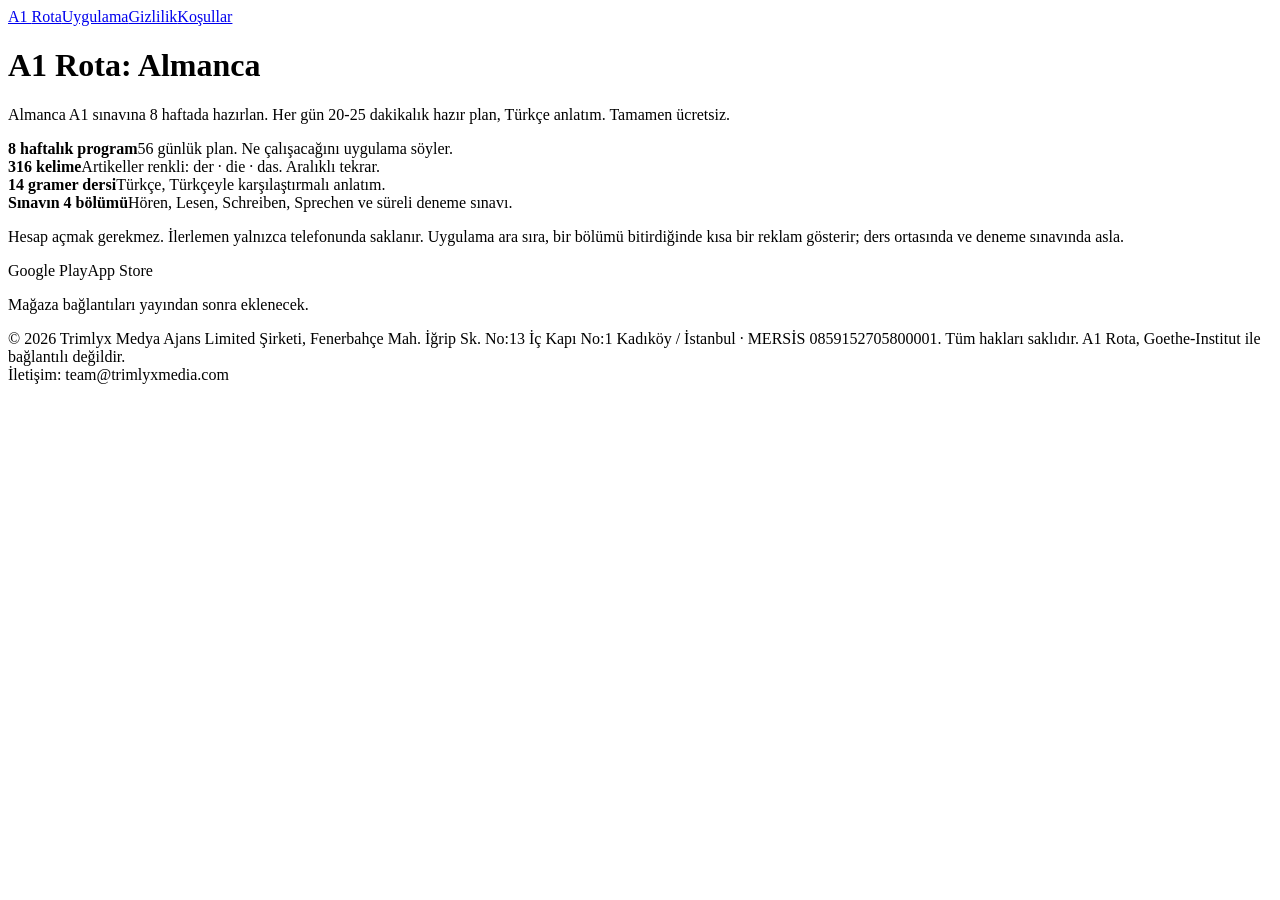
==== index.html @ 6bf8fbef "Create index.html" ====
<!doctype html>
<html lang="tr">
<head>
<meta charset="utf-8">
<meta name="viewport" content="width=device-width, initial-scale=1, viewport-fit=cover">
<link rel="preconnect" href="https://fonts.googleapis.com"><link rel="preconnect" href="https://fonts.gstatic.com" crossorigin>
<link rel="stylesheet" href="https://fonts.googleapis.com/css2?family=Bricolage+Grotesque:opsz,wght@12..96,700;12..96,800&family=Source+Sans+3:wght@400;600;700&display=swap">
<link rel="stylesheet" href="style.css">
<link rel="icon" href="favicon.png">
<title>A1 Rota: Almanca</title>
<meta name="description" content="Goethe A1 sınavına 8 haftada hazırlan. Tamamen ücretsiz Almanca çalışma programı.">
</head>
<body><div class="wrap">
<nav><a class="brand" href="index.html">A1 <span>Rota</span></a><a href="index.html" aria-current=page>Uygulama</a><a href="gizlilik.html" >Gizlilik</a><a href="kosullar.html" >Koşullar</a></nav>
<h1>A1 Rota: Almanca</h1>
<p class="lead">Almanca A1 sınavına 8 haftada hazırlan. Her gün 20-25 dakikalık hazır plan, Türkçe anlatım. Tamamen ücretsiz.</p>
<div class="grid">
  <div><b>8 haftalık program</b><span>56 günlük plan. Ne çalışacağını uygulama söyler.</span></div>
  <div><b>316 kelime</b><span>Artikeller renkli: <span class="art der">der</span> · <span class="art die">die</span> · <span class="art das">das</span>. Aralıklı tekrar.</span></div>
  <div><b>14 gramer dersi</b><span>Türkçe, Türkçeyle karşılaştırmalı anlatım.</span></div>
  <div><b>Sınavın 4 bölümü</b><span>Hören, Lesen, Schreiben, Sprechen ve süreli deneme sınavı.</span></div>
</div>
<p class="note">Hesap açmak gerekmez. İlerlemen yalnızca telefonunda saklanır. Uygulama ara sıra, bir bölümü bitirdiğinde kısa bir reklam gösterir; ders ortasında ve deneme sınavında asla.</p>
<div class="stores"><span>Google Play</span><span>App Store</span></div>
<p class="meta">Mağaza bağlantıları yayından sonra eklenecek.</p>
<footer>© 2026 Trimlyx Medya Ajans Limited Şirketi, Fenerbahçe Mah. İğrip Sk. No:13 İç Kapı No:1 Kadıköy / İstanbul · MERSİS 0859152705800001. Tüm hakları saklıdır. A1 Rota, Goethe-Institut ile bağlantılı değildir.<br>İletişim: <span>team@trimlyxmedia.com</span></footer>
</div>
</body>
</html>
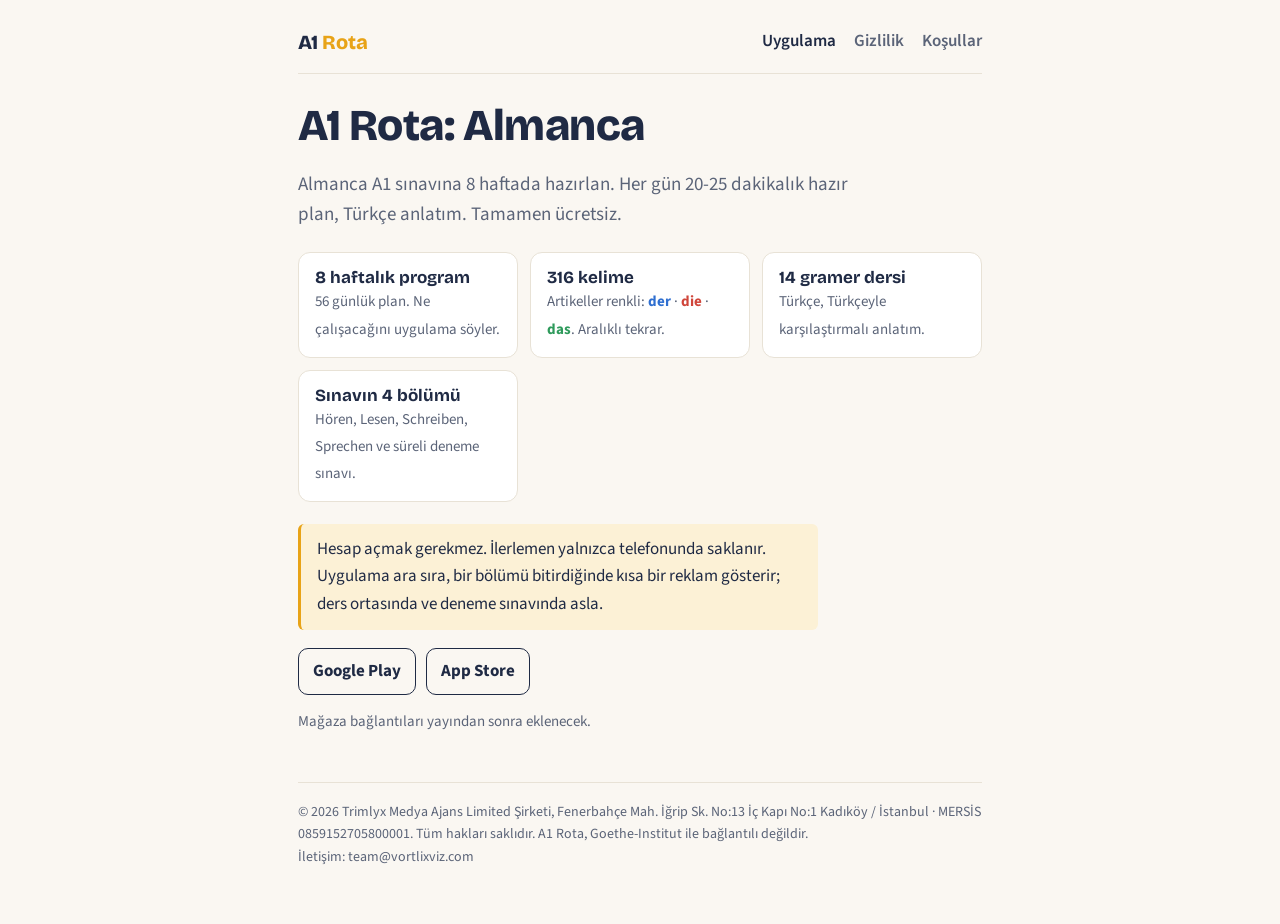
==== commit 6cf3f390: "Update contact email in footer" ====
--- a/index.html
+++ b/index.html
@@ -23,7 +23,8 @@
 <p class="note">Hesap açmak gerekmez. İlerlemen yalnızca telefonunda saklanır. Uygulama ara sıra, bir bölümü bitirdiğinde kısa bir reklam gösterir; ders ortasında ve deneme sınavında asla.</p>
 <div class="stores"><span>Google Play</span><span>App Store</span></div>
 <p class="meta">Mağaza bağlantıları yayından sonra eklenecek.</p>
-<footer>© 2026 Trimlyx Medya Ajans Limited Şirketi, Fenerbahçe Mah. İğrip Sk. No:13 İç Kapı No:1 Kadıköy / İstanbul · MERSİS 0859152705800001. Tüm hakları saklıdır. A1 Rota, Goethe-Institut ile bağlantılı değildir.<br>İletişim: <span>team@trimlyxmedia.com</span></footer>
+<footer>© 2026 Trimlyx Medya Ajans Limited Şirketi, Fenerbahçe Mah. İğrip Sk. No:13 İç Kapı No:1 Kadıköy / İstanbul · MERSİS 0859152705800001. Tüm hakları saklıdır. A1 Rota, Goethe-Institut ile bağlantılı değildir.<br>İletişim: <span>team@vortlixviz.com</span></footer>
 </div>
 </body>
 </html>
+
--- a/style.css
+++ b/style.css
@@ -0,0 +1,36 @@
+/* © A1 Rota. Tüm hakları saklıdır. */
+/* Düzen: tek sütun, okunur genişlik; uygulamanın lacivert + altın kimliği */
+:root {
+  --bg: #FAF7F2; --surface: #FFFFFF; --ink: #1F2A44; --sub: #5B6478; --line: #E8E2D6;
+  --gold: #E8A317; --gold-soft: #FCF1D6;
+  --display: "Bricolage Grotesque", "Segoe UI", system-ui, sans-serif;
+  --body: "Source Sans 3", "Segoe UI", system-ui, sans-serif;
+}
+@media (prefers-color-scheme: dark) {
+  :root:not([data-theme="light"]) { --bg: #141A2A; --surface: #1C2438; --ink: #EEF0F6; --sub: #A7AEC0; --line: #2C3550; --gold: #F0B43A; --gold-soft: #2E2A1F; color-scheme: dark; }
+}
+:root[data-theme="dark"] { --bg: #141A2A; --surface: #1C2438; --ink: #EEF0F6; --sub: #A7AEC0; --line: #2C3550; --gold: #F0B43A; --gold-soft: #2E2A1F; color-scheme: dark; }
+* { box-sizing: border-box; }
+body { margin: 0; background: var(--bg); color: var(--ink); font: 17px/1.6 var(--body); }
+.wrap { max-width: 720px; margin: 0 auto; padding-block: 28px 56px; padding-left: max(18px, env(safe-area-inset-left, 0px)); padding-right: max(18px, env(safe-area-inset-right, 0px)); }
+nav { display: flex; flex-wrap: wrap; gap: 6px 18px; align-items: center; padding-bottom: 18px; border-bottom: 1px solid var(--line); margin-bottom: 28px; }
+nav .brand { font: 800 20px/1 var(--display); color: var(--ink); text-decoration: none; margin-right: auto; }
+nav .brand span { color: var(--gold); }
+nav a { color: var(--sub); text-decoration: none; font-weight: 600; }
+nav a[aria-current] { color: var(--ink); }
+nav a:hover, nav a:focus-visible { color: var(--ink); text-decoration: underline; }
+h1 { font: 800 clamp(30px, 6vw, 44px)/1.1 var(--display); margin: 0 0 10px; text-wrap: balance; letter-spacing: -0.01em; }
+h2 { font: 700 22px/1.25 var(--display); margin: 34px 0 8px; text-wrap: balance; }
+p, li { max-width: 65ch; }
+.lead { font-size: 19px; color: var(--sub); }
+.meta { color: var(--sub); font-size: 15px; }
+.note { background: var(--gold-soft); border-left: 3px solid var(--gold); padding: 12px 16px; border-radius: 6px; }
+.grid { display: grid; grid-template-columns: repeat(auto-fit, minmax(200px, 1fr)); gap: 12px; margin: 22px 0; }
+.grid div { background: var(--surface); border: 1px solid var(--line); border-radius: 12px; padding: 14px 16px; min-width: 0; }
+.grid b { display: block; font: 700 17px var(--display); }
+.grid span { color: var(--sub); font-size: 15px; }
+.grid .art { font-weight: 700; font-size: inherit; } .grid .der { color: #2F6FD0; } .grid .die { color: #D0463B; } .grid .das { color: #2E9A5B; }
+.stores { display: flex; flex-wrap: wrap; gap: 10px; margin-top: 18px; }
+.stores span { border: 1.5px solid var(--ink); border-radius: 10px; padding: 9px 14px; font-weight: 700; }
+footer { margin-top: 48px; padding-top: 18px; border-top: 1px solid var(--line); color: var(--sub); font-size: 14px; }
+a { color: inherit; }
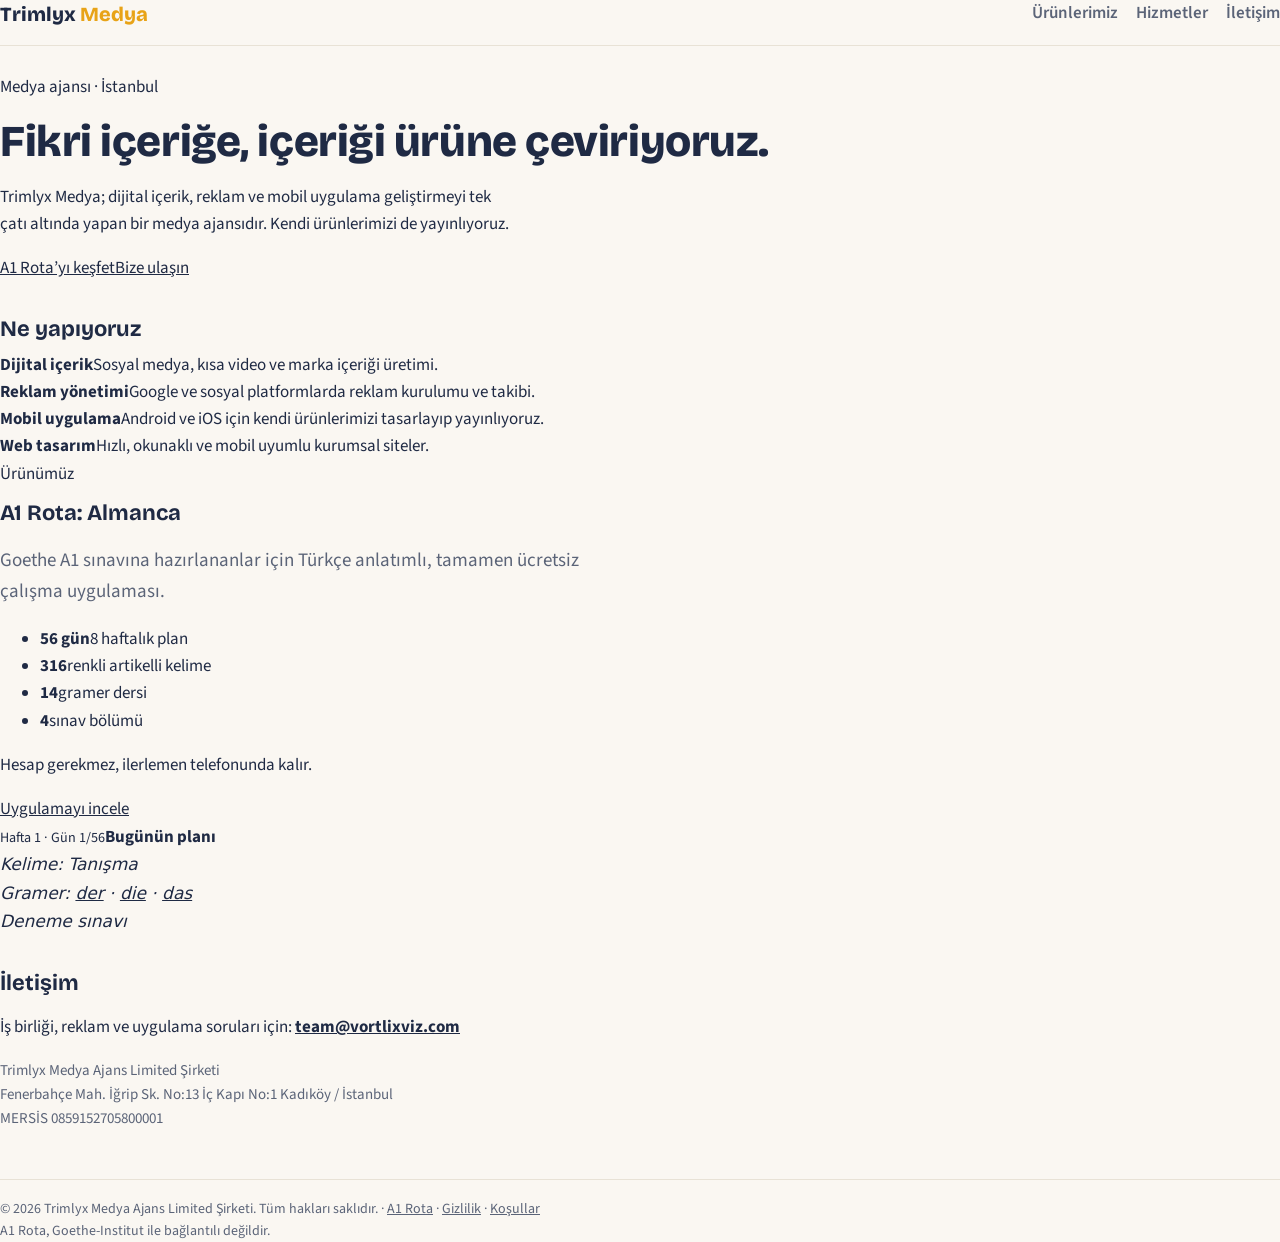
==== commit 73201cee: "Revise title, meta description, and add sections Updated the title and meta description for the webs" ====
--- a/index.html
+++ b/index.html
@@ -7,24 +7,50 @@
 <link rel="stylesheet" href="https://fonts.googleapis.com/css2?family=Bricolage+Grotesque:opsz,wght@12..96,700;12..96,800&family=Source+Sans+3:wght@400;600;700&display=swap">
 <link rel="stylesheet" href="style.css">
 <link rel="icon" href="favicon.png">
-<title>A1 Rota: Almanca</title>
-<meta name="description" content="Goethe A1 sınavına 8 haftada hazırlan. Tamamen ücretsiz Almanca çalışma programı.">
+<title>Trimlyx Medya | Dijital medya ve mobil uygulama</title>
+<meta name="description" content="Trimlyx Medya Ajans: dijital içerik, reklam yönetimi ve kendi mobil uygulamaları. İlk ürünümüz A1 Rota: Almanca.">
 </head>
-<body><div class="wrap">
-<nav><a class="brand" href="index.html">A1 <span>Rota</span></a><a href="index.html" aria-current=page>Uygulama</a><a href="gizlilik.html" >Gizlilik</a><a href="kosullar.html" >Koşullar</a></nav>
-<h1>A1 Rota: Almanca</h1>
-<p class="lead">Almanca A1 sınavına 8 haftada hazırlan. Her gün 20-25 dakikalık hazır plan, Türkçe anlatım. Tamamen ücretsiz.</p>
-<div class="grid">
-  <div><b>8 haftalık program</b><span>56 günlük plan. Ne çalışacağını uygulama söyler.</span></div>
-  <div><b>316 kelime</b><span>Artikeller renkli: <span class="art der">der</span> · <span class="art die">die</span> · <span class="art das">das</span>. Aralıklı tekrar.</span></div>
-  <div><b>14 gramer dersi</b><span>Türkçe, Türkçeyle karşılaştırmalı anlatım.</span></div>
-  <div><b>Sınavın 4 bölümü</b><span>Hören, Lesen, Schreiben, Sprechen ve süreli deneme sınavı.</span></div>
+<body>
+<header class="site-hero"><div class="in">
+<nav><a class="brand" href="index.html">Trimlyx <span>Medya</span></a><a href="#urun">Ürünlerimiz</a><a href="#hizmet">Hizmetler</a><a href="#iletisim">İletişim</a></nav>
+<div class="hero-body">
+<p class="eyebrow">Medya ajansı · İstanbul</p>
+<h1>Fikri içeriğe, içeriği ürüne çeviriyoruz.</h1>
+<p>Trimlyx Medya; dijital içerik, reklam ve mobil uygulama geliştirmeyi tek çatı altında yapan bir medya ajansıdır. Kendi ürünlerimizi de yayınlıyoruz.</p>
+<a class="btn" href="a1rota.html">A1 Rota’yı keşfet</a><a class="btn ghost" href="#iletisim">Bize ulaşın</a>
+</div></div></header>
+
+<section class="sec" id="hizmet"><div class="in">
+<h2>Ne yapıyoruz</h2>
+<div class="cards">
+<div class="card"><b>Dijital içerik</b><span>Sosyal medya, kısa video ve marka içeriği üretimi.</span></div>
+<div class="card"><b>Reklam yönetimi</b><span>Google ve sosyal platformlarda reklam kurulumu ve takibi.</span></div>
+<div class="card"><b>Mobil uygulama</b><span>Android ve iOS için kendi ürünlerimizi tasarlayıp yayınlıyoruz.</span></div>
+<div class="card"><b>Web tasarım</b><span>Hızlı, okunaklı ve mobil uyumlu kurumsal siteler.</span></div>
+</div></div></section>
+
+<section class="sec alt" id="urun"><div class="in product">
+<div>
+<span class="tag">Ürünümüz</span>
+<h2 style="margin-top:12px">A1 Rota: Almanca</h2>
+<p class="lead">Goethe A1 sınavına hazırlananlar için Türkçe anlatımlı, tamamen ücretsiz çalışma uygulaması.</p>
+<ul class="facts">
+<li><b>56 gün</b><span>8 haftalık plan</span></li>
+<li><b>316</b><span>renkli artikelli kelime</span></li>
+<li><b>14</b><span>gramer dersi</span></li>
+<li><b>4</b><span>sınav bölümü</span></li>
+</ul>
+<p>Hesap gerekmez, ilerlemen telefonunda kalır.</p>
+<a class="btn" href="a1rota.html">Uygulamayı incele</a>
 </div>
-<p class="note">Hesap açmak gerekmez. İlerlemen yalnızca telefonunda saklanır. Uygulama ara sıra, bir bölümü bitirdiğinde kısa bir reklam gösterir; ders ortasında ve deneme sınavında asla.</p>
-<div class="stores"><span>Google Play</span><span>App Store</span></div>
-<p class="meta">Mağaza bağlantıları yayından sonra eklenecek.</p>
-<footer>© 2026 Trimlyx Medya Ajans Limited Şirketi, Fenerbahçe Mah. İğrip Sk. No:13 İç Kapı No:1 Kadıköy / İstanbul · MERSİS 0859152705800001. Tüm hakları saklıdır. A1 Rota, Goethe-Institut ile bağlantılı değildir.<br>İletişim: <span>team@vortlixviz.com</span></footer>
-</div>
+<div class="shots" aria-hidden="true"><div class="phone"><small>Hafta 1 · Gün 1/56</small><strong>Bugünün planı</strong><i></i><div class="row"><em>Kelime: Tanışma</em></div><div class="row"><em>Gramer: <u class="der">der</u> · <u class="die">die</u> · <u class="das">das</u></em></div><div class="row"><em>Deneme sınavı</em></div></div></div></div></section>
+
+<section class="sec" id="iletisim"><div class="in">
+<h2>İletişim</h2>
+<p>İş birliği, reklam ve uygulama soruları için: <a href="mailto:team@vortlixviz.com"><b>team@vortlixviz.com</b></a></p>
+<p class="meta">Trimlyx Medya Ajans Limited Şirketi<br>Fenerbahçe Mah. İğrip Sk. No:13 İç Kapı No:1 Kadıköy / İstanbul<br>MERSİS 0859152705800001</p>
+</div></section>
+
+<footer class="site-foot"><div class="in">© 2026 Trimlyx Medya Ajans Limited Şirketi. Tüm hakları saklıdır. · <a href="a1rota.html">A1 Rota</a> · <a href="gizlilik.html">Gizlilik</a> · <a href="kosullar.html">Koşullar</a><br>A1 Rota, Goethe-Institut ile bağlantılı değildir.</div></footer>
 </body>
 </html>
-
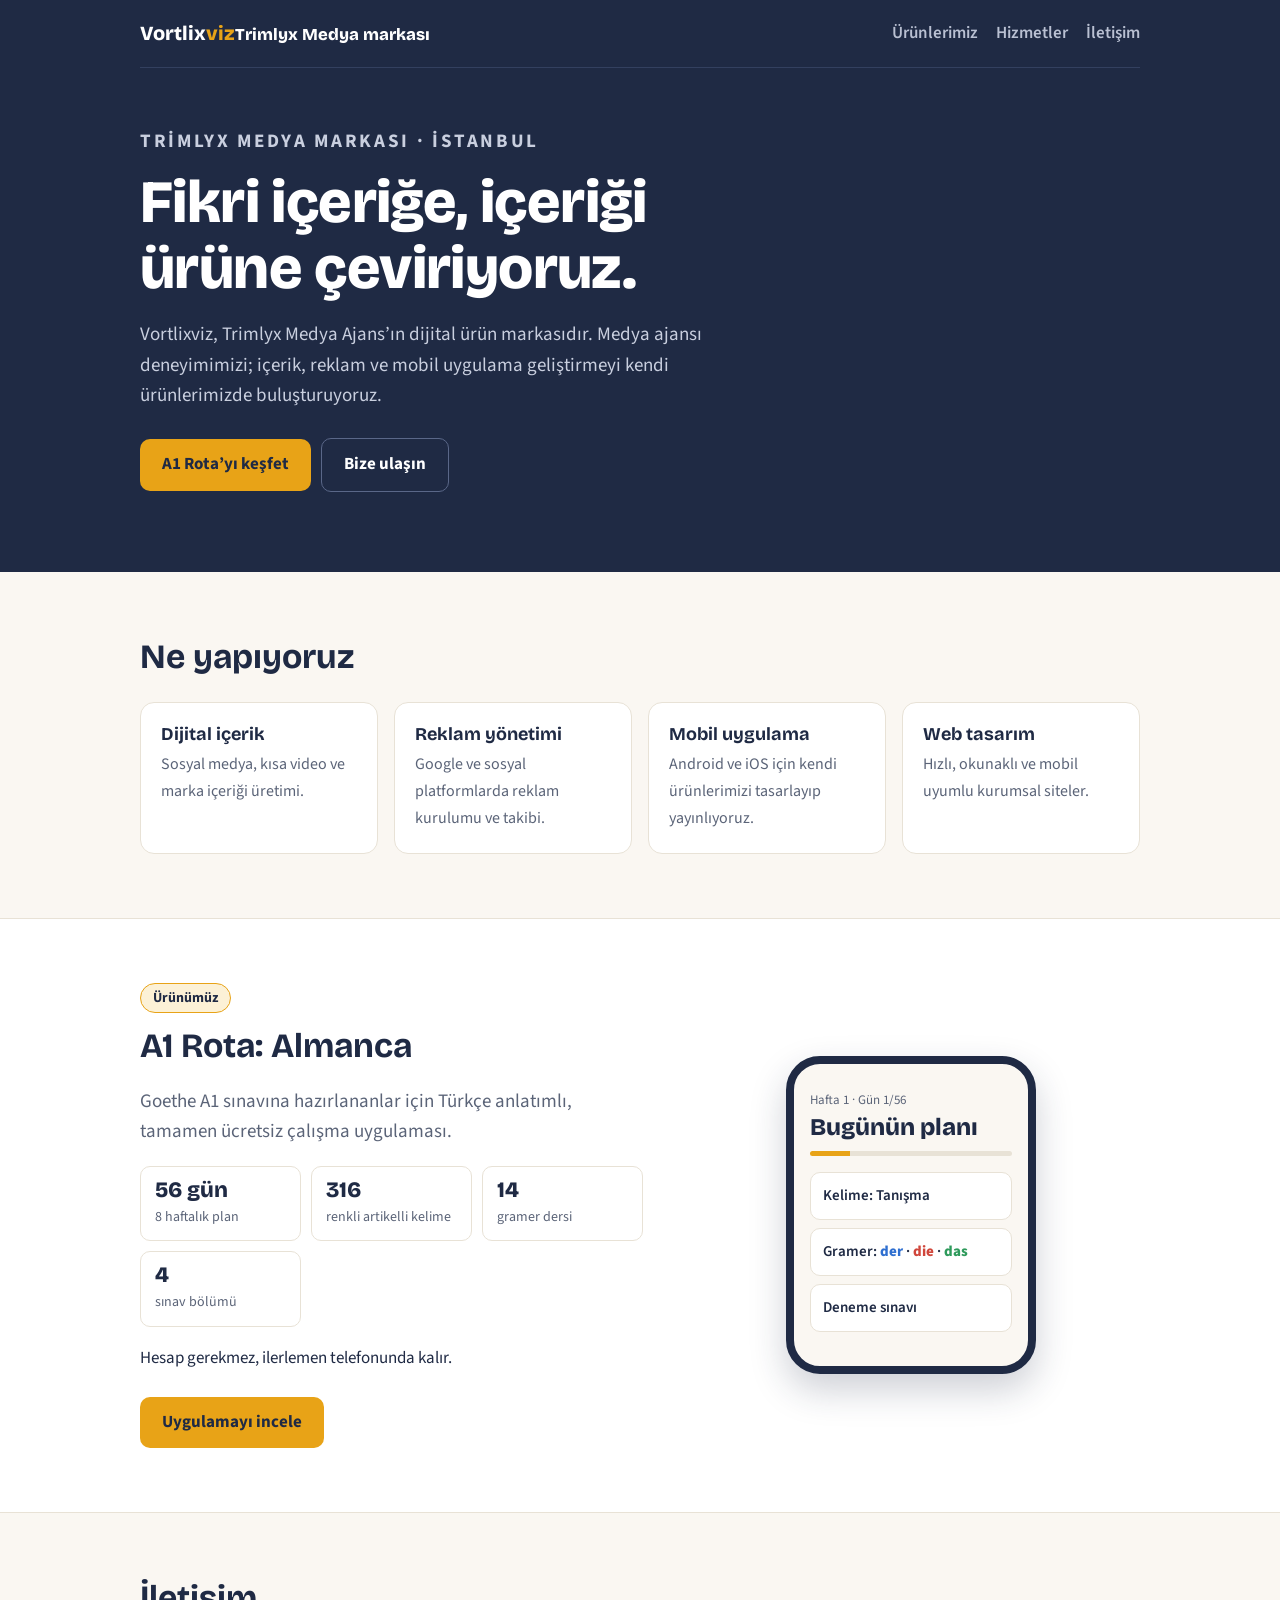
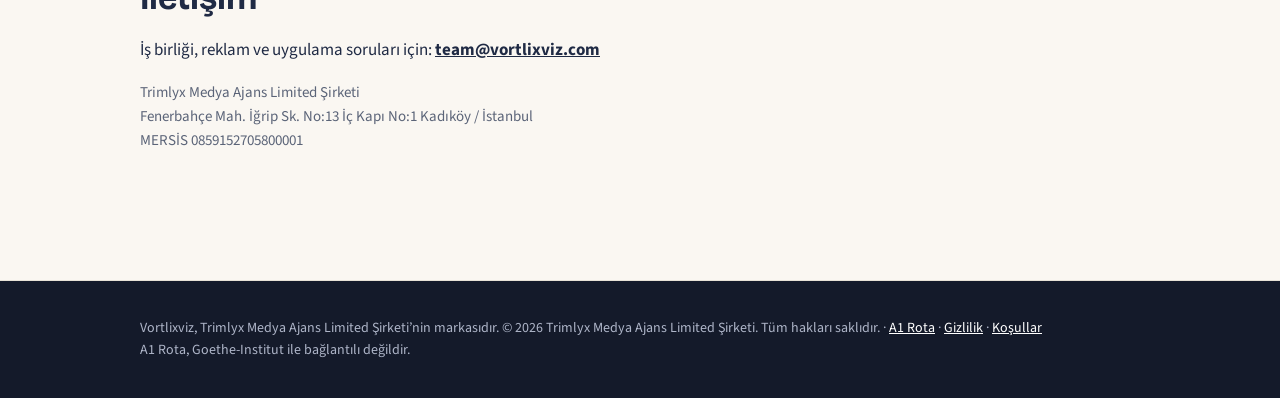
==== commit 886f98a2: "Change brand name to Vortlixviz in index.html Updated the title and meta description to reflect the " ====
--- a/index.html
+++ b/index.html
@@ -7,16 +7,16 @@
 <link rel="stylesheet" href="https://fonts.googleapis.com/css2?family=Bricolage+Grotesque:opsz,wght@12..96,700;12..96,800&family=Source+Sans+3:wght@400;600;700&display=swap">
 <link rel="stylesheet" href="style.css">
 <link rel="icon" href="favicon.png">
-<title>Trimlyx Medya | Dijital medya ve mobil uygulama</title>
-<meta name="description" content="Trimlyx Medya Ajans: dijital içerik, reklam yönetimi ve kendi mobil uygulamaları. İlk ürünümüz A1 Rota: Almanca.">
+<title>Vortlixviz | Trimlyx Medya markası</title>
+<meta name="description" content="Vortlixviz, Trimlyx Medya Ajans Limited Şirketi’nin dijital ürün markasıdır. İlk ürünümüz A1 Rota: Almanca.">
 </head>
 <body>
 <header class="site-hero"><div class="in">
-<nav><a class="brand" href="index.html">Trimlyx <span>Medya</span></a><a href="#urun">Ürünlerimiz</a><a href="#hizmet">Hizmetler</a><a href="#iletisim">İletişim</a></nav>
+<nav><a class="brand" href="index.html">Vortlix<span>viz</span><small>Trimlyx Medya markası</small></a><a href="#urun">Ürünlerimiz</a><a href="#hizmet">Hizmetler</a><a href="#iletisim">İletişim</a></nav>
 <div class="hero-body">
-<p class="eyebrow">Medya ajansı · İstanbul</p>
+<p class="eyebrow">Trimlyx Medya markası · İstanbul</p>
 <h1>Fikri içeriğe, içeriği ürüne çeviriyoruz.</h1>
-<p>Trimlyx Medya; dijital içerik, reklam ve mobil uygulama geliştirmeyi tek çatı altında yapan bir medya ajansıdır. Kendi ürünlerimizi de yayınlıyoruz.</p>
+<p>Vortlixviz, Trimlyx Medya Ajans’ın dijital ürün markasıdır. Medya ajansı deneyimimizi; içerik, reklam ve mobil uygulama geliştirmeyi kendi ürünlerimizde buluşturuyoruz.</p>
 <a class="btn" href="a1rota.html">A1 Rota’yı keşfet</a><a class="btn ghost" href="#iletisim">Bize ulaşın</a>
 </div></div></header>
 
@@ -51,6 +51,6 @@
 <p class="meta">Trimlyx Medya Ajans Limited Şirketi<br>Fenerbahçe Mah. İğrip Sk. No:13 İç Kapı No:1 Kadıköy / İstanbul<br>MERSİS 0859152705800001</p>
 </div></section>
 
-<footer class="site-foot"><div class="in">© 2026 Trimlyx Medya Ajans Limited Şirketi. Tüm hakları saklıdır. · <a href="a1rota.html">A1 Rota</a> · <a href="gizlilik.html">Gizlilik</a> · <a href="kosullar.html">Koşullar</a><br>A1 Rota, Goethe-Institut ile bağlantılı değildir.</div></footer>
+<footer class="site-foot"><div class="in">Vortlixviz, Trimlyx Medya Ajans Limited Şirketi’nin markasıdır. © 2026 Trimlyx Medya Ajans Limited Şirketi. Tüm hakları saklıdır. · <a href="a1rota.html">A1 Rota</a> · <a href="gizlilik.html">Gizlilik</a> · <a href="kosullar.html">Koşullar</a><br>A1 Rota, Goethe-Institut ile bağlantılı değildir.</div></footer>
 </body>
 </html>
--- a/style.css
+++ b/style.css
@@ -34,3 +34,37 @@
 .stores span { border: 1.5px solid var(--ink); border-radius: 10px; padding: 9px 14px; font-weight: 700; }
 footer { margin-top: 48px; padding-top: 18px; border-top: 1px solid var(--line); color: var(--sub); font-size: 14px; }
 a { color: inherit; }
+
+/* ---- Şirket ana sayfası ---- */
+.site-hero { background: #1F2A44; color: #F4F1EA; }
+.site-hero .in, .sec .in { max-width: 1040px; margin: 0 auto; padding-inline: max(20px, env(safe-area-inset-left, 0px)); }
+.site-hero nav { border-color: #33405F; margin-bottom: 0; padding-block: 20px; }
+.site-hero nav a { color: #B9C0D2; } .site-hero nav a:hover { color: #fff; } .site-hero nav .brand { color: #fff; }
+.hero-body { padding: 64px 0 80px; max-width: 760px; }
+.eyebrow { font: 700 13px/1 var(--body); letter-spacing: .14em; text-transform: uppercase; color: var(--gold); margin: 0 0 18px; }
+.hero-body h1 { color: #fff; font-size: clamp(34px, 7vw, 60px); }
+.hero-body p { color: #C9CFDF; font-size: 19px; }
+.btn { display: inline-block; background: var(--gold); color: #1F2A44; font-weight: 700; padding: 12px 22px; border-radius: 10px; text-decoration: none; margin: 8px 10px 0 0; }
+.btn.ghost { background: transparent; color: #fff; border: 1.5px solid #5A6788; }
+.sec { padding: 64px 0; } .sec.alt { background: var(--surface); border-block: 1px solid var(--line); }
+.sec h2 { font-size: clamp(26px, 4vw, 34px); margin-top: 0; }
+.cards { display: grid; grid-template-columns: repeat(auto-fit, minmax(230px, 1fr)); gap: 16px; margin-top: 24px; }
+.card { background: var(--surface); border: 1px solid var(--line); border-radius: 14px; padding: 20px; }
+.sec.alt .card { background: var(--bg); }
+.card b { display: block; font: 700 18px var(--display); margin-bottom: 6px; }
+.card span { color: var(--sub); font-size: 16px; }
+.product { display: grid; grid-template-columns: 1.1fr 1fr; gap: 40px; align-items: center; }
+.product .tag { display: inline-block; background: var(--gold-soft); border: 1px solid var(--gold); border-radius: 99px; padding: 3px 12px; font-weight: 700; font-size: 14px; }
+.shots { display: flex; justify-content: center; }
+.phone { width: 250px; background: var(--bg); border: 8px solid #1F2A44; border-radius: 34px; padding: 22px 16px 26px; box-shadow: 0 16px 36px rgba(31,42,68,.22); }
+.phone small { color: var(--sub); font-size: 13px; } .phone strong { display: block; font: 800 24px var(--display); }
+.phone i { display: block; height: 5px; border-radius: 4px; background: linear-gradient(90deg,var(--gold) 20%,var(--line) 20%); margin: 10px 0 16px; }
+.phone .row { background: var(--surface); border: 1px solid var(--line); border-radius: 10px; padding: 11px 12px; margin-bottom: 8px; font-weight: 600; font-size: 15px; } .phone em { font-style: normal; }
+.phone u { text-decoration: none; font-weight: 800; } .phone .der { color: #2F6FD0; } .phone .die { color: #D0463B; } .phone .das { color: #2E9A5B; }
+.facts { display: grid; grid-template-columns: repeat(auto-fit, minmax(120px, 1fr)); gap: 10px; margin: 18px 0; padding: 0; list-style: none; }
+.facts li { background: var(--surface); border: 1px solid var(--line); border-radius: 10px; padding: 10px 14px; }
+.facts b { display: block; font: 800 22px var(--display); color: var(--ink); }
+.facts span { color: var(--sub); font-size: 14px; }
+.site-foot { background: #141A2A; color: #AEB5C8; padding: 36px 0; font-size: 14px; }
+.site-foot .in { max-width: 1040px; margin: 0 auto; padding-inline: 20px; } .site-foot a { color: #fff; }
+@media (max-width: 760px) { .product { grid-template-columns: 1fr; } .hero-body { padding: 44px 0 56px; } .sec { padding: 44px 0; } }
